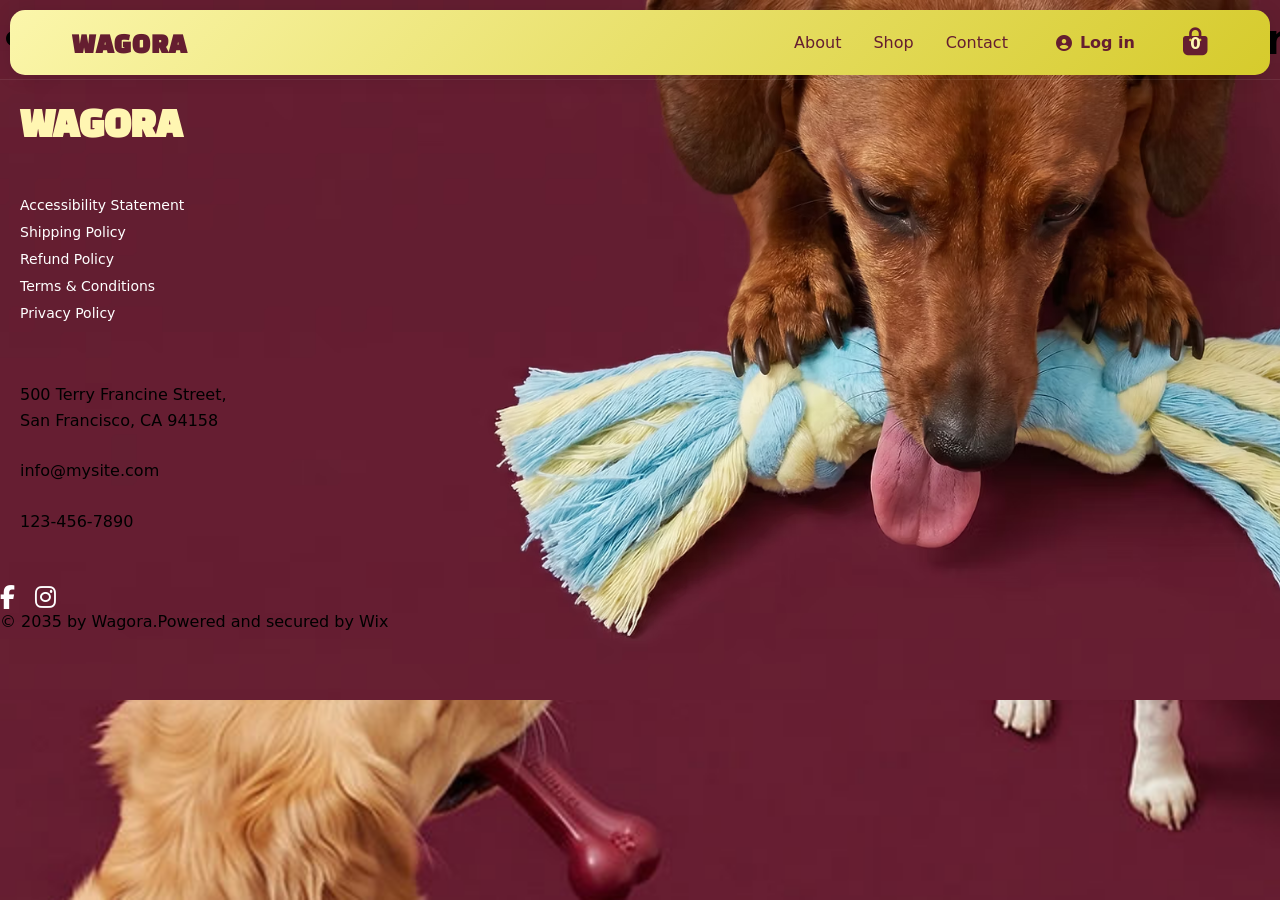
==== about.html @ f9138a6b "18/06" ====
<!doctype html>
<html lang="en">
  <head>
    <meta charset="UTF-8" />
    <meta name="viewport" content="width=device-width, initial-scale=1.0" />
    <title>Home</title>
    <link rel="stylesheet" href="style.css" />
    <link rel="stylesheet" href="https://cdnjs.cloudflare.com/ajax/libs/font-awesome/6.5.1/css/all.min.css">
  </head>
  <body>
    <nav class="navbar">
      <div class="nav-container">
        <a href="index.html" class="logo">WAGORA</a>
        <input type="checkbox" name="" id="nav-toggle" />
        <label for="nav-toggle" class="burger">
          <div class="line"></div>
          <div class="line"></div>
          <div class="line"></div>
        </label>
        <div class="nav-menu">
          <ul class="nav-list">
            <li class="nav"><a href="about.html" class="nav-link">About</a></li>
            <li class="nav"><a href="shop.html" class="nav-link">Shop</a></li>
            <li class="nav"><a href="contact.html" class="nav-link">Contact</a></li>
          </ul>
           <a href="login.html" class="login-btn">
           <i class="fa-solid fa-circle-user"></i>Log in</a>
         <div class="cart">
    <i class="fa-solid fa-bag-shopping"></i>
    <span class="cart-count">0</span>
         </div>
        </div>
      </div>
    </nav>
    
    <footer>
      <div class="marquee"> 
        <div class="marquee-track"> 
          <span>• Earth-First • Eco-Friendly • Recycled Materials • Hand-Selected •</span>
           <span>• Earth-First • Eco-Friendly • Recycled Materials • Hand-Selected •</span> 
      </div> 
    </div>
      <h2 class="footerlogo">WAGORA</h2>
       <ul class="footer-links"> 
        <li><a href="#">Accessibility Statement</a></li> 
        <li><a href="#">Shipping Policy</a></li> 
        <li><a href="#">Refund Policy</a></li> 
        <li><a href="#">Terms & Conditions</a></li> 
        <li><a href="#">Privacy Policy</a></li> 
      </ul>
       <div class="contact">
         <p>500 Terry Francine Street,<br>San Francisco, CA 94158</p> 
         <p>info@mysite.com</p> <p>123-456-7890</p> 
        </div>
         <div class="socials">
            <a href="facebook.com"><i class="fab fa-facebook-f"></i></a>
            <a href="instagram.com"><i class="fab fa-instagram"></i></a>
          </div>
      <p>© 2035 by Wagora.Powered and secured by Wix</p>
    </footer>
  </body>
</html>
---- style.css ----
* {
  margin: 0;
  padding: 0;
  box-sizing: border-box;
}

@font-face {
  font-family: logoFont;
  src: url(./fonts/ChangaOne-Regular.ttf);
}
:root {
  --primary: #fbf6ab;
  --primary-dark: #d6cb2c;
  --secondary: #4ea8de;
  --accent: #3e3f3f;
  --dark: #1a1a2e;
  --light: #651e30;
  --olive: #5c5f3a;
  --transition: all 0.3s cubic-bezier(0.4, 0, 0.2, 1);
}

body {
  font-family: system-ui, sans-serif;
  background: url("./images/background.jpeg") center / cover no-repeat;
  min-height: 100vh;
}

.navbar {
  background: linear-gradient(
    135deg,
    var(--primary) 0%,
    var(--primary-dark) 100%
  );
  padding: 1rem 0;
  margin: 10px;
  border-radius: 15px;
  position: fixed;
  top: 0;
  width: calc(100% - 20px);
  z-index: 1000;
  box-shadow: 0 2px 20px rgba(0, 0, 0, 0.1);
}

.nav-container {
  max-width: 1200px;
  margin: 0 auto;
  padding: 0 2rem;
  display: flex;
  justify-content: space-between;
  align-items: center;
  position: relative;
}

.logo {
  font-family: logoFont;
  font-size: 1.75rem;
  font-weight: bold;
  color: var(--light);
  text-decoration: none;
  letter-spacing: 1px;
  transition: var(--transition);
}

.logo:hover {
  transform: scale(1.05);
}

.nav-menu {
  display: flex;
  align-items: center;
  gap: 3rem;
}

.nav-list {
  display: flex;
  list-style: none;
  gap: 2rem;
}

.nav-link {
  text-decoration: none;
  color: var(--light);
  font-weight: 500;
  position: relative;
  transition: var(--transition);
  padding: 0.5rem 0;
}

.nav-link::after {
  content: "";
  position: absolute;
  bottom: 0;
  left: 50%;
  width: 0;
  height: 2px;
  background: var(--accent);
  transform: translateX(-50%);
  transition: width 0.3s;
}

.nav-link:hover {
  color: var(--light);
}

.nav-link:hover::after {
  width: 100%;
}

.login-btn{
  text-decoration:none;
  color:var(--light);
  display:flex;
  align-items:center;
  gap:8px;
  font-weight:600;
}
.start-btn {
  background: var(--primary-dark);
}

.cart{
    position: relative;
    display: inline-block;
    font-size: 28px;
    color: #651e30;
    cursor: pointer;
    transition: 0.3s;
}
.cart-count{
    position: absolute;
    top: 58%;
    left: 50%;
    transform: translate(-50%, -55%);
    font-size: 15px;
    font-weight: 700;
    color: #fff6b2;
    pointer-events: none;
}

.cart:hover{
    transform: scale(1.1);
    transition: 0.3s;
}

.login-btn:hover{
  transform: translateY(-5px);
  box-shadow: 0 5px 15px rgba(72, 191, 227, 0.4);
}
  

.start-btn:hover::before {
  left: 0;
}

#nav-toggle {
  display: none;
}

.burger {
  display: none;
  width: 30px;
  height: 30px;
  cursor: pointer;
  position: relative;
  z-index: 999;
  flex-direction: column;
  justify-content: center;
}

.line {
  width: 100%;
  height: 3px;
  background: var(--light);
  margin: 4px 0;
  transition: var(--transition);
  border-radius: 3px;
}

.hero {
  min-height: 100vh;
  display: flex;
  justify-content: center;
  align-items: center;
}

.shopNow {
  width: 420px;
  background: #fbf6ab;
  padding: 50px 40px 60px;
  border-radius: 25px;
  text-align: center;
  display: flex;
  flex-direction: column;
  align-items: center;
}

.shopNow h1 {
  font-size: 4rem;
  line-height: 1;
  color: #4d4d4d;
  margin-bottom: 25px;
}

.shopNow p {
  font-size: 1.2rem;
  color: #555;
  margin-bottom: 35px;
}

.btn {
  width: 140px;
  height: 140px;
  border-radius: 50%;
  border: 4px solid #cdc1c4;
  background: #651e30;
  color: white;
  font-size: 1.4rem;
  font-weight: bold;
  cursor: pointer;
  transition: 0.3s;
  flex-shrink: 0;
  margin-top: 10px;
  position: absolute;
  left: 50%;
  bottom: 100px;
  transform: translateX(-50%);
}

.btn:hover {
  transform: scale(1.05);
}

.second {
  background-color: #5c5f3a;
  padding: 80px 40px 100px;
}

.section-title {
  text-align: center;
  font-size: 3rem;
  font-weight: 800;
  color: #fbf6ab;
  margin-bottom: 60px;
  line-height: 1.15;
}

.pet {
  display: flex;
  justify-content: center;
  align-items: flex-start;
  gap: 28px;
  flex-wrap: wrap;
  max-width: 1100px;
  margin: 0 auto;
}

.pet-card {
  width: 220px;
  border-radius: 18px;
  padding: 28px 20px 24px;
  text-align: center;
  cursor: pointer;
  transition:
    transform 0.25s ease,
    box-shadow 0.25s ease;
}

.pet-card:hover {
  transform: translateY(-6px);
  box-shadow: 0 12px 30px rgba(0, 0, 0, 0.25);
}

.dog-card {
  background: #fbf6ab;
}
.cat-card {
  background: #f5d0d8;
}
.small-card {
  background: #651e30;
}
.bird-card {
  background: #f0ece0;
}

.pet-img-wrap {
  width: 150px;
  height: 150px;
  border-radius: 50%;
  overflow: visible;
  margin: 0 auto 20px;
  background: rgba(255, 255, 255, 0.35);
  position: relative;
}

.pet-img-wrap {
  overflow: hidden;
}

.pet-img-wrap img {
  width: 100%;
  height: 100%;
  object-fit: cover;
  object-position: center 30%;
  display: block;
}


.pet-card p {
  font-size: 1.4rem;
  font-weight: 800;
}

.dog-card p {
  color: #651e30;
}
.cat-card p {
  color: #651e30;
}
.small-card p {
  color: #fbf6ab;
}
.bird-card p {
  color: #4d4d4d;
}

/* ── RESPONSIVE ── */
@media screen and (max-width: 768px) {
  .burger {
    display: flex;
  }

  .nav-menu {
    display: none;
    flex-direction: column;
    position: absolute;
    top: calc(100% + 10px);
    right: 0;
    background: var(--primary);
    padding: 1.5rem 2rem;
    border-radius: 12px;
    min-width: 220px;
    box-shadow: 0 8px 24px rgba(0, 0, 0, 0.15);
    gap: 1.5rem;
  }

  #nav-toggle:checked ~ .nav-menu {
    display: flex;
  }

  .nav-list {
    flex-direction: column;
    gap: 1rem;
  }

  .shopNow {
    width: 300px;
    background: #ece8a7;
    padding: 40px;
    border-radius: 20px;
    text-align: center;
    position: relative;
  }

  .shopNow h1 {
    font-size: 2.6rem;
  }

  .section-title {
    font-size: 2rem;
  }

  .pet-card {
    width: 160px;
  }

  .pet-img-wrap {
    width: 110px;
    height: 110px;
  }
}
/* --footer-- */

footer {
  background-image: url("./images/footer.png");
  background-size: cover;
  background-position: center;
  min-height: 700px;
}

.marquee {
  width: 100%;
  overflow: hidden;
  border-bottom: 1px solid rgba(255, 255, 255, 0.08);
  padding: 15px 0;
}
.marquee-track {
  display: flex;
  width: max-content;
  animation: scroll 20s linear infinite;
}
.marquee-track span {
  font-size: 42px;
  font-weight: 700;
  padding-right: 80px;
  white-space: nowrap;
}
@keyframes scroll {
  from {
    transform: translateX(0);
  }
  to {
    transform: translateX(-50%);
  }
} 

.footerlogo {
  margin: 20px;
  font-family: logofont;
  color: #fff6b2;
  font-size: 42px;
  margin-bottom: 50px;
}
.footer-links {
  list-style: none;
}
.footer-links li {
  margin-bottom: 8px;
}
.footer-links a {
  margin: 20px;
  text-decoration: none;
  color: #fff;
  font-size: 14px;
}
.contact {
  margin: 20px;
  margin-top: 60px;
}
.contact p {
  margin-bottom: 25px;
  line-height: 1.6;
}
.socials {
  margin-top: 50px;
}
.socials a {
  color: #fff;
  text-decoration: none;
  font-size: 24px;
  margin-right: 15px;
}
.copyright {
  margin-top: 60px;
  font-size: 13px;
  line-height: 1.8;
}
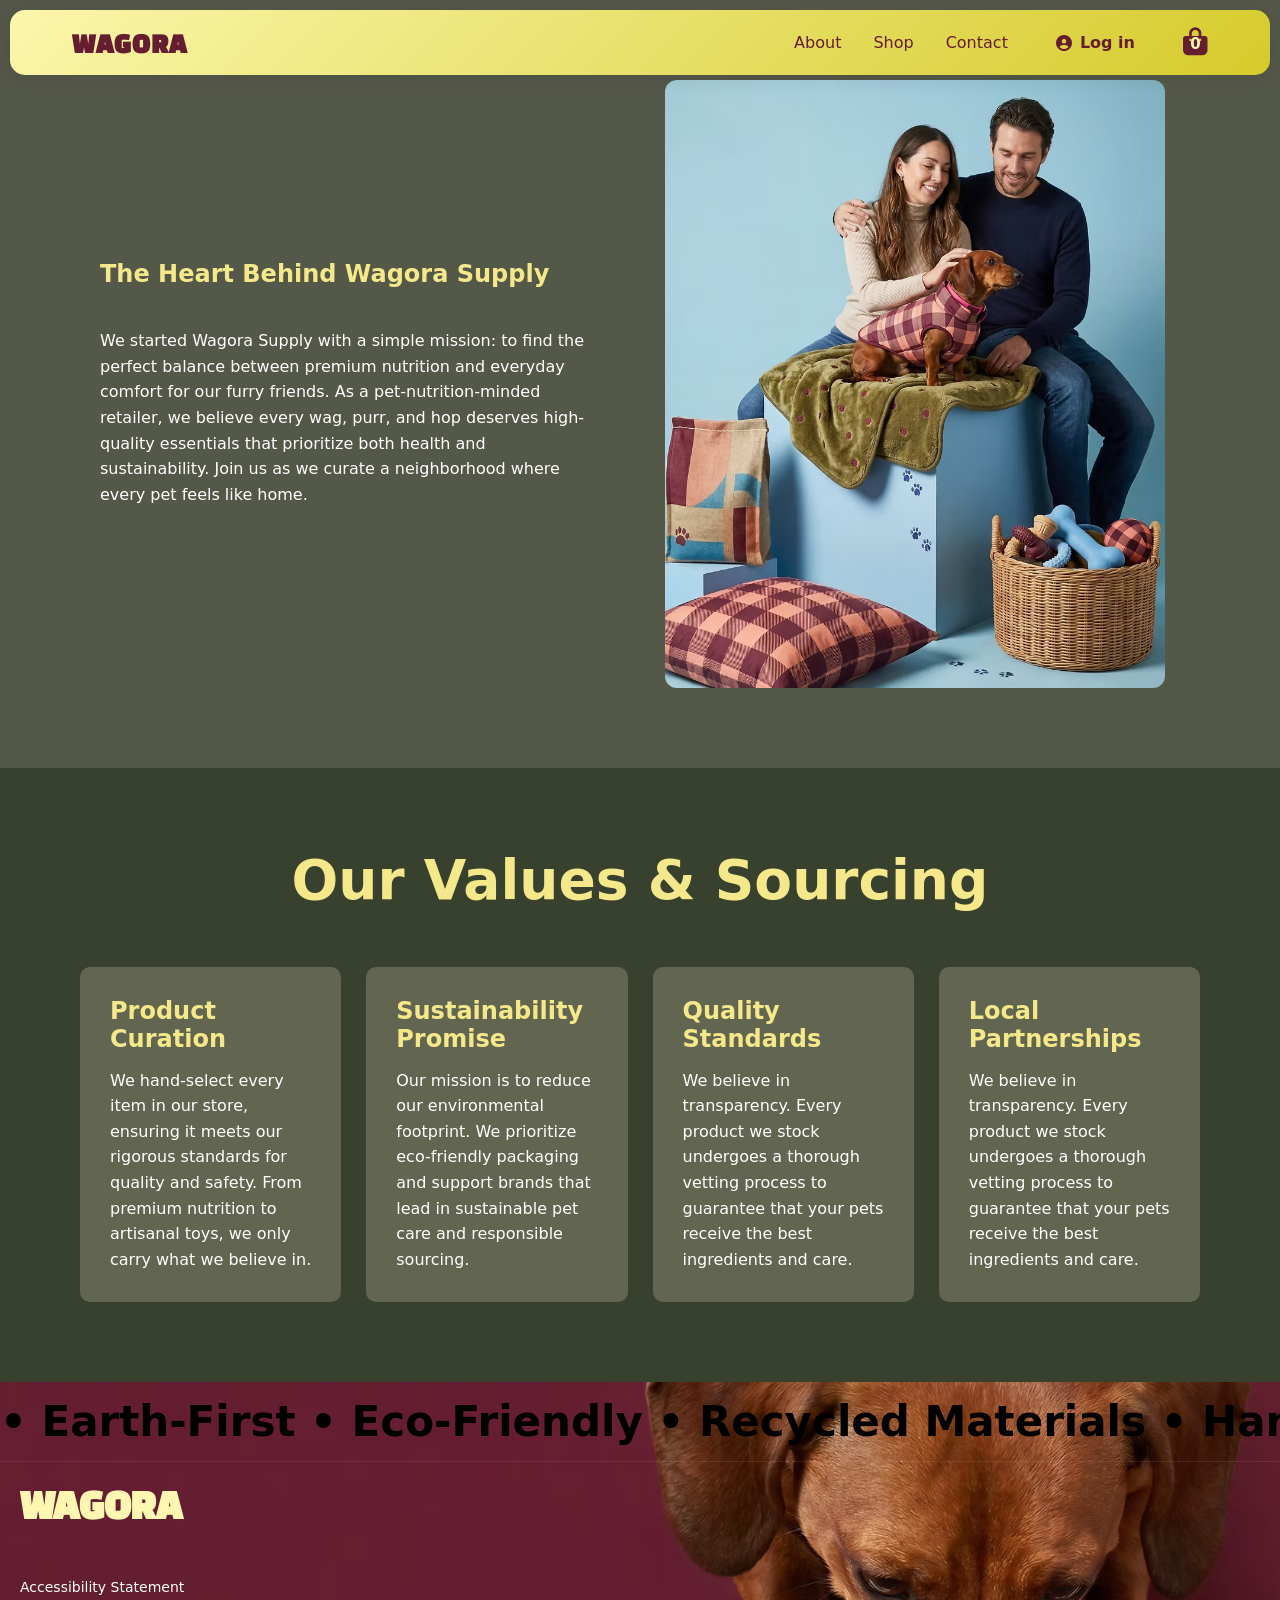
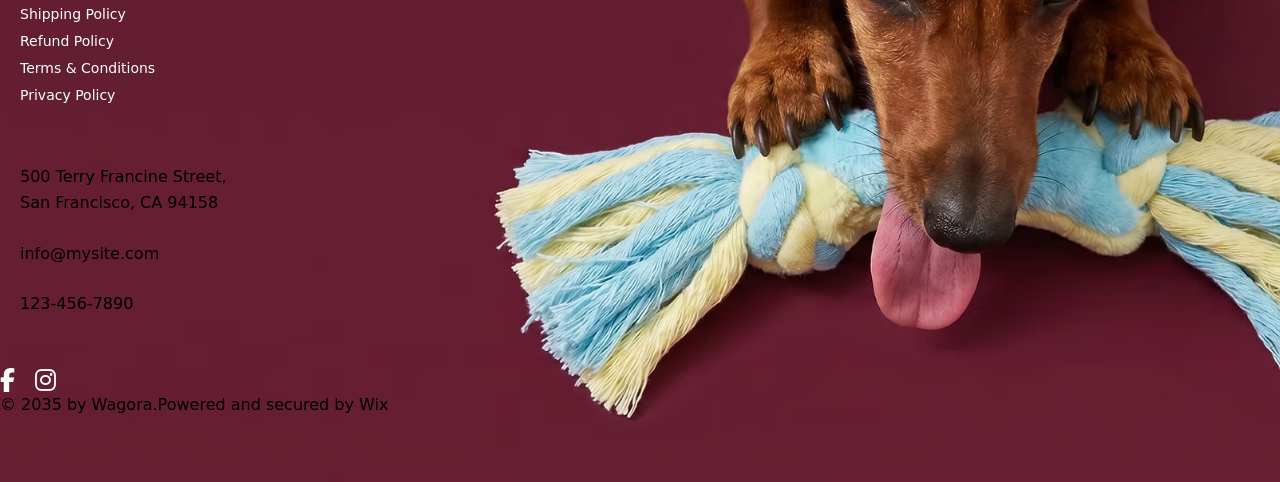
==== commit b4616a05: "18/06" ====
--- a/about.html
+++ b/about.html
@@ -3,8 +3,9 @@
   <head>
     <meta charset="UTF-8" />
     <meta name="viewport" content="width=device-width, initial-scale=1.0" />
-    <title>Home</title>
+    <title>About</title>
     <link rel="stylesheet" href="style.css" />
+    <link rel="stylesheet" href="about.css">
     <link rel="stylesheet" href="https://cdnjs.cloudflare.com/ajax/libs/font-awesome/6.5.1/css/all.min.css">
   </head>
   <body>
@@ -32,6 +33,42 @@
         </div>
       </div>
     </nav>
+    <section class="first">
+      <div class="aboutfirst">
+        <div class="text">
+          <h1>The Heart Behind Wagora Supply</h1>
+          <p>We started Wagora Supply with a simple mission: to find the perfect balance between premium nutrition and everyday comfort for our furry friends. As a pet-nutrition-minded retailer, we believe every wag, purr, and hop deserves high-quality essentials that prioritize both health and sustainability. Join us as we curate a neighborhood where every pet feels like home.</p>
+        </div>
+        <div class="img"><img src="./images/about.jpg" alt="pet"></div>
+      </div>
+       
+      <div class="aboutsecond">
+        <h1 class="title"> Our Values & Sourcing</h1>
+        <div class="div1">
+          <h2>Product Curation</h2>
+          <p>We hand-select every item in our store, ensuring it meets our rigorous standards for quality and safety.
+ From premium nutrition to artisanal toys, we only carry what we believe in.</p>
+</div>
+        <div class="div2">
+          <h2>Sustainability Promise</h2>
+          <p>Our mission is to reduce our environmental footprint. 
+            We prioritize eco-friendly packaging and support brands 
+            that lead in sustainable pet care and responsible sourcing.</p>
+        </div>
+        <div class="div3">
+          <h2>Quality Standards</h2>
+          <p>We believe in transparency. Every product we stock undergoes a thorough vetting process
+             to guarantee that your pets receive the best ingredients and care.</p>
+        </div>
+        <div class="div4">
+          <h2>Local Partnerships</h2>
+          <p>We believe in transparency. Every product we stock undergoes a thorough vetting process
+             to guarantee that your pets receive the best ingredients and care.</p>
+        </div>
+       
+      </div>
+
+    </section>
     
     <footer>
       <div class="marquee"> 
--- a/about.css
+++ b/about.css
@@ -0,0 +1,83 @@
+
+ .aboutfirst {
+    display: grid;
+    grid-template-columns: 1fr 1fr;
+    align-items: center;
+    background-color: #545849;
+    padding: 80px;
+    gap: 50px;
+}
+.text {
+    display: flex;
+    flex-direction: column;
+    justify-content: center;
+}
+
+.text h1 {
+    color: #F5E88B;
+    margin: 20px;
+    
+}
+
+.text p {
+    color: white;
+    line-height: 1.6;
+    margin: 20px;
+}
+.img img {
+    width: 100%;
+    max-width: 500px;
+    border-radius: 12px;
+    display: block;
+}
+
+
+.title{
+    text-align: center;
+    color: #F5E88B;
+    font-size: 55px;
+    margin-bottom: 50px;
+}
+
+
+
+.div1,
+.div2,
+.div3,
+.div4{
+    background-color: #626651;
+    padding: 30px;
+    border-radius: 10px;
+}
+
+.div1 h2,
+.div2 h2,
+.div3 h2,
+.div4 h2{
+    color: #F5E88B;
+    margin-bottom: 15px;
+}
+
+.div1 p,
+.div2 p,
+.div3 p,
+.div4 p{
+    color: white;
+    line-height: 1.6;
+}
+
+.aboutsecond{
+    background-color: #38402E;
+    padding: 80px;
+
+    display: grid;
+    grid-template-columns: repeat(4,1fr);
+    gap: 25px;
+}
+
+.title{
+    grid-column: 1 / -1;
+    text-align: center;
+    color: #F5E88B;
+    margin-bottom: 30px;
+}
